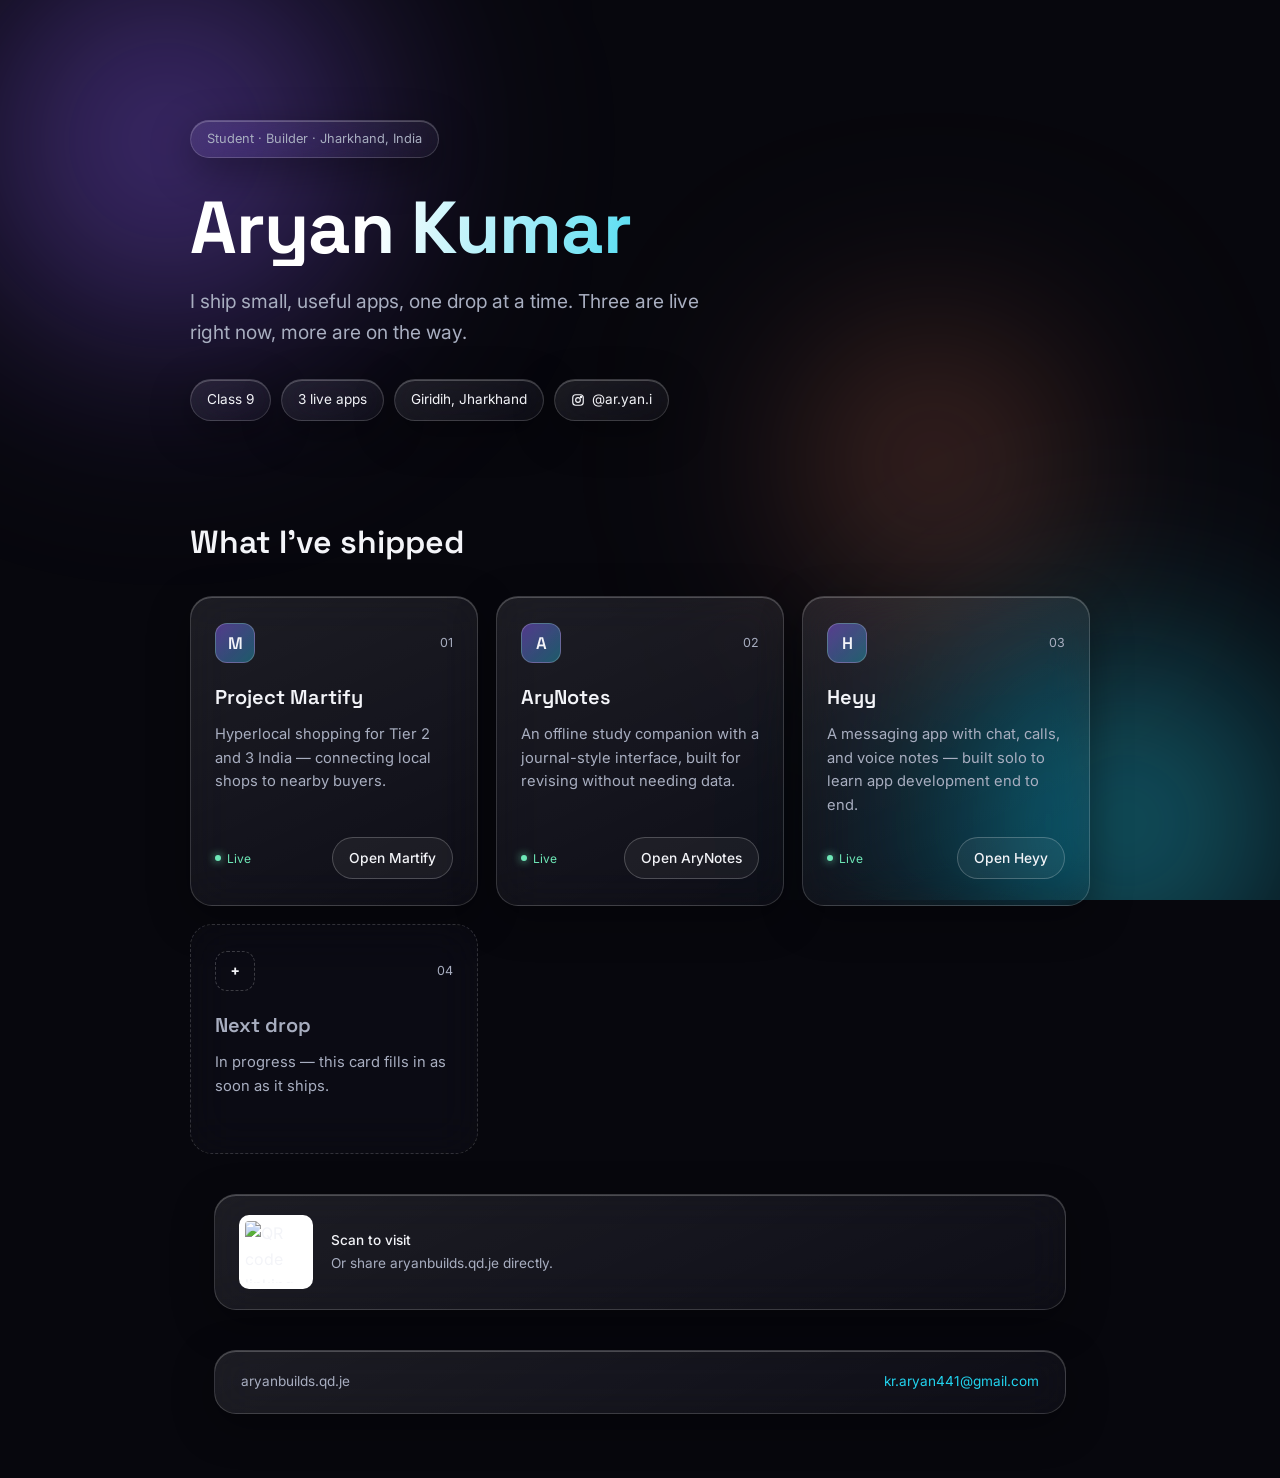
==== index.html @ ab97ae3c "Update index.html" ====
<!doctype html>
<html lang="en">
<head>
<meta charset="UTF-8">
<meta name="viewport" content="width=device-width, initial-scale=1">
<title>Aryan Kumar — Builder</title>
<meta name="description" content="Aryan Kumar's builds — Martify, AryNotes, Heyy and more apps shipped from Jharkhand, India.">
<link rel="canonical" href="https://aryanbuilds.qd.je/">
<meta property="og:type" content="website">
<meta property="og:title" content="Aryan Kumar — Builder">
<meta property="og:description" content="Student and builder from Jharkhand, India. Martify, AryNotes, Heyy and more, shipped one drop at a time.">
<meta property="og:url" content="https://aryanbuilds.qd.je/">
<meta name="twitter:card" content="summary">
<meta name="twitter:title" content="Aryan Kumar — Builder">
<meta name="twitter:description" content="Student and builder from Jharkhand, India. Martify, AryNotes, Heyy and more, shipped one drop at a time.">
<link rel="preconnect" href="https://fonts.googleapis.com">
<link rel="preconnect" href="https://fonts.gstatic.com" crossorigin>
<link href="https://fonts.googleapis.com/css2?family=Space+Grotesk:wght@400;500;600;700&family=Inter:wght@400;500;600&display=swap" rel="stylesheet">
<style>
  :root{
    --bg: #07070d;
    --ink: #F3F4F8;
    --muted: #A8AEC0;
    --violet: #8B5CF6;
    --cyan: #22D3EE;
    --coral: #FF8A65;
    --glass-1: rgba(255,255,255,0.09);
    --glass-2: rgba(255,255,255,0.03);
    --glass-border: rgba(255,255,255,0.16);
    --max: 900px;
  }

  *{ box-sizing: border-box; }

  body{
    margin: 0;
    background: var(--bg);
    color: var(--ink);
    font-family: 'Inter', -apple-system, sans-serif;
    line-height: 1.6;
    -webkit-font-smoothing: antialiased;
    overflow-x: hidden;
    position: relative;
    min-height: 100vh;
  }

  h1, h2{ font-family: 'Space Grotesk', sans-serif; }

  a{ color: inherit; }

  :focus-visible{
    outline: 2px solid var(--cyan);
    outline-offset: 3px;
  }

  /* ---------- ambient liquid background ---------- */

  .field{
    position: fixed;
    inset: 0;
    z-index: -1;
    overflow: hidden;
  }

  .blob{
    position: absolute;
    border-radius: 50%;
    filter: blur(90px);
    mix-blend-mode: screen;
    opacity: 0.55;
  }

  .blob.b1{
    width: 46vw; height: 46vw;
    top: -12vw; left: -10vw;
    background: radial-gradient(circle, var(--violet), transparent 70%);
    animation: drift1 32s ease-in-out infinite alternate;
  }
  .blob.b2{
    width: 40vw; height: 40vw;
    bottom: -14vw; right: -8vw;
    background: radial-gradient(circle, var(--cyan), transparent 70%);
    animation: drift2 38s ease-in-out infinite alternate;
  }
  .blob.b3{
    width: 30vw; height: 30vw;
    top: 30vh; right: 12vw;
    background: radial-gradient(circle, var(--coral), transparent 70%);
    opacity: 0.35;
    animation: drift3 26s ease-in-out infinite alternate;
  }

  @keyframes drift1{
    from{ transform: translate(0,0) scale(1); }
    to{ transform: translate(6vw, 8vh) scale(1.12); }
  }
  @keyframes drift2{
    from{ transform: translate(0,0) scale(1); }
    to{ transform: translate(-7vw, -6vh) scale(1.08); }
  }
  @keyframes drift3{
    from{ transform: translate(0,0) scale(1); }
    to{ transform: translate(-5vw, 5vh) scale(0.9); }
  }

  @media (prefers-reduced-motion: reduce){
    .blob{ animation: none !important; }
  }

  /* ---------- layout ---------- */

  .wrap{
    max-width: var(--max);
    margin: 0 auto;
    padding: 0 24px;
  }

  /* ---------- glass base ---------- */

  .glass{
    position: relative;
    background: linear-gradient(155deg, var(--glass-1), var(--glass-2));
    backdrop-filter: blur(22px) saturate(160%);
    -webkit-backdrop-filter: blur(22px) saturate(160%);
    border: 1px solid var(--glass-border);
    border-radius: 22px;
    box-shadow: 0 12px 40px rgba(0,0,0,0.35), inset 0 1px 0 rgba(255,255,255,0.22);
    overflow: hidden;
  }

  .glass::after{
    content: '';
    position: absolute;
    top: -50%; left: -60%;
    width: 40%; height: 200%;
    background: linear-gradient(75deg, transparent, rgba(255,255,255,0.16), transparent);
    transform: translateX(-120%) rotate(8deg);
    transition: transform 0.9s ease;
    pointer-events: none;
  }

  .glass:hover::after, .glass:focus-within::after{
    transform: translateX(320%) rotate(8deg);
  }

  /* ---------- hero ---------- */

  .hero{
    padding: clamp(64px, 12vw, 120px) 0 40px;
  }

  .kicker{
    display: inline-block;
    font-size: 0.8rem;
    padding: 8px 16px;
    border-radius: 999px;
    color: var(--muted);
    margin-bottom: 24px;
  }

  .hero h1{
    font-weight: 700;
    font-size: clamp(2.6rem, 9vw, 4.6rem);
    line-height: 1.03;
    letter-spacing: -0.015em;
    margin: 0 0 20px;
    background: linear-gradient(100deg, #ffffff 20%, var(--cyan) 60%, var(--violet) 90%);
    -webkit-background-clip: text;
    background-clip: text;
    color: transparent;
  }

  .hero p{
    color: var(--muted);
    font-size: clamp(1rem, 2.4vw, 1.2rem);
    max-width: 46ch;
    margin: 0 0 32px;
  }

  .chips{
    display: flex;
    flex-wrap: wrap;
    gap: 10px;
  }

  .chip{
    padding: 9px 16px;
    border-radius: 999px;
    font-size: 0.85rem;
    color: var(--ink);
  }

  .chip-link{
    display: inline-flex;
    align-items: center;
    gap: 7px;
    text-decoration: none;
    transition: color 0.25s ease, border-color 0.25s ease;
  }
  .chip-link:hover, .chip-link:focus-visible{
    color: var(--cyan);
    border-color: rgba(34,211,238,0.5);
  }

  /* ---------- drops ---------- */

  .drops{
    padding: 56px 0 40px;
  }

  .drops h2{
    font-weight: 600;
    font-size: clamp(1.5rem, 4vw, 2rem);
    margin: 0 0 28px;
  }

  .grid{
    display: grid;
    grid-template-columns: repeat(auto-fit, minmax(250px, 1fr));
    gap: 18px;
  }

  .card{
    padding: 26px 24px;
    display: flex;
    flex-direction: column;
    min-height: 230px;
    transition: transform 0.35s ease, border-color 0.35s ease;
  }

  .card:hover{
    transform: translateY(-4px);
    border-color: rgba(255,255,255,0.32);
  }

  .card-top{
    display: flex;
    align-items: center;
    justify-content: space-between;
    margin-bottom: 18px;
  }

  .badge{
    width: 40px; height: 40px;
    border-radius: 12px;
    display: flex;
    align-items: center;
    justify-content: center;
    font-family: 'Space Grotesk', sans-serif;
    font-weight: 600;
    font-size: 1.05rem;
    background: linear-gradient(135deg, rgba(139,92,246,0.5), rgba(34,211,238,0.35));
    border: 1px solid rgba(255,255,255,0.2);
  }

  .index-no{
    font-size: 0.78rem;
    color: var(--muted);
  }

  .card h3{
    font-family: 'Space Grotesk', sans-serif;
    font-weight: 600;
    font-size: 1.25rem;
    margin: 0 0 10px;
  }

  .card p{
    color: var(--muted);
    font-size: 0.92rem;
    margin: 0 0 20px;
    flex-grow: 1;
  }

  .card-foot{
    display: flex;
    align-items: center;
    justify-content: space-between;
    gap: 12px;
  }

  .status{
    font-size: 0.75rem;
    color: #6EE7B7;
    display: flex;
    align-items: center;
    gap: 6px;
  }
  .status::before{
    content: '';
    width: 6px; height: 6px;
    border-radius: 50%;
    background: #6EE7B7;
    box-shadow: 0 0 8px #6EE7B7;
  }

  .open-btn{
    text-decoration: none;
    font-size: 0.86rem;
    font-weight: 500;
    color: var(--ink);
    padding: 9px 16px;
    border-radius: 999px;
    border: 1px solid rgba(255,255,255,0.22);
    background: rgba(255,255,255,0.05);
    transition: background 0.25s ease, border-color 0.25s ease;
  }

  .card:hover .open-btn{
    background: rgba(255,255,255,0.12);
    border-color: rgba(255,255,255,0.4);
  }

  .card.placeholder{
    border-style: dashed;
    background: rgba(255,255,255,0.02);
    box-shadow: none;
  }
  .card.placeholder h3, .card.placeholder p{ color: var(--muted); }
  .card.placeholder .badge{
    background: transparent;
    border-style: dashed;
  }

  /* ---------- reach ---------- */

  .reach{
    margin: 0 0 32px;
    padding: 20px 24px;
    display: flex;
    align-items: center;
    gap: 18px;
  }

  .reach img{
    width: 74px;
    height: 74px;
    border-radius: 10px;
    background: #fff;
    padding: 6px;
    flex-shrink: 0;
  }

  .reach div p{
    margin: 0;
    font-size: 0.85rem;
    color: var(--muted);
  }

  .reach div p:first-child{
    color: var(--ink);
    font-weight: 500;
    margin-bottom: 2px;
  }

  /* ---------- footer ---------- */

  footer{
    margin: 40px 0 64px;
    padding: 20px 26px;
    display: flex;
    flex-wrap: wrap;
    gap: 10px 24px;
    align-items: center;
    justify-content: space-between;
    color: var(--muted);
    font-size: 0.85rem;
  }

  footer a{
    color: var(--cyan);
    text-decoration: none;
  }
  footer a:hover, footer a:focus-visible{ text-decoration: underline; }

  /* ---------- entrance ---------- */

  @media (prefers-reduced-motion: no-preference){
    .hero .kicker, .hero h1, .hero p, .hero .chips{
      opacity: 0;
      animation: rise 0.7s ease forwards;
    }
    .hero .kicker{ animation-delay: 0.05s; }
    .hero h1{ animation-delay: 0.16s; }
    .hero p{ animation-delay: 0.30s; }
    .hero .chips{ animation-delay: 0.42s; }

    @keyframes rise{
      from{ opacity: 0; transform: translateY(14px); }
      to{ opacity: 1; transform: translateY(0); }
    }
  }
</style>
</head>
<body>

  <div class="field">
    <div class="blob b1"></div>
    <div class="blob b2"></div>
    <div class="blob b3"></div>
  </div>

  <div class="wrap hero">
    <span class="kicker glass">Student · Builder · Jharkhand, India</span>
    <h1>Aryan Kumar</h1>
    <p>I ship small, useful apps, one drop at a time. Three are live right now, more are on the way.</p>
    <div class="chips">
      <span class="chip glass">Class 9</span>
      <span class="chip glass">3 live apps</span>
      <span class="chip glass">Giridih, Jharkhand</span>
      <a class="chip glass chip-link" href="https://instagram.com/ar.yan.i" target="_blank" rel="noopener">
        <svg width="14" height="14" viewBox="0 0 24 24" fill="none" stroke="currentColor" stroke-width="2" stroke-linecap="round" stroke-linejoin="round"><rect x="3" y="3" width="18" height="18" rx="5"></rect><circle cx="12" cy="12" r="4"></circle><circle cx="17.2" cy="6.8" r="1"></circle></svg>
        @ar.yan.i
      </a>
    </div>
  </div>

  <div class="wrap drops">
    <h2>What I've shipped</h2>
    <div class="grid">

      <div class="card glass" data-slug="martify">
        <div class="card-top">
          <span class="badge">M</span>
          <span class="index-no">01</span>
        </div>
        <h3>Project Martify</h3>
        <p>Hyperlocal shopping for Tier 2 and 3 India — connecting local shops to nearby buyers.</p>
        <div class="card-foot">
          <span class="status">Live</span>
          <a class="open-btn" href="https://projectmartify.netlify.app/">Open Martify</a>
        </div>
      </div>

      <div class="card glass" data-slug="arynotes">
        <div class="card-top">
          <span class="badge">A</span>
          <span class="index-no">02</span>
        </div>
        <h3>AryNotes</h3>
        <p>An offline study companion with a journal-style interface, built for revising without needing data.</p>
        <div class="card-foot">
          <span class="status">Live</span>
          <a class="open-btn" href="https://arynotes.netlify.app/">Open AryNotes</a>
        </div>
      </div>

      <div class="card glass" data-slug="heyy">
        <div class="card-top">
          <span class="badge">H</span>
          <span class="index-no">03</span>
        </div>
        <h3>Heyy</h3>
        <p>A messaging app with chat, calls, and voice notes — built solo to learn app development end to end.</p>
        <div class="card-foot">
          <span class="status">Live</span>
          <a class="open-btn" href="https://heyybyaryan.netlify.app/">Open Heyy</a>
        </div>
      </div>

      <div class="card glass placeholder">
        <div class="card-top">
          <span class="badge">+</span>
          <span class="index-no">04</span>
        </div>
        <h3>Next drop</h3>
        <p>In progress — this card fills in as soon as it ships.</p>
      </div>

    </div>
  </div>

  <div class="wrap">
    <div class="reach glass">
      <img src="https://api.qrserver.com/v1/create-qr-code/?size=200x200&data=https://aryanbuilds.qd.je" alt="QR code linking to aryanbuilds.qd.je" loading="lazy">
      <div>
        <p>Scan to visit</p>
        <p>Or share aryanbuilds.qd.je directly.</p>
      </div>
    </div>
    <footer class="glass">
      <span>aryanbuilds.qd.je</span>
      <a href="mailto:kr.aryan441@gmail.com">kr.aryan441@gmail.com</a>
    </footer>
  </div>

</body>
</html>
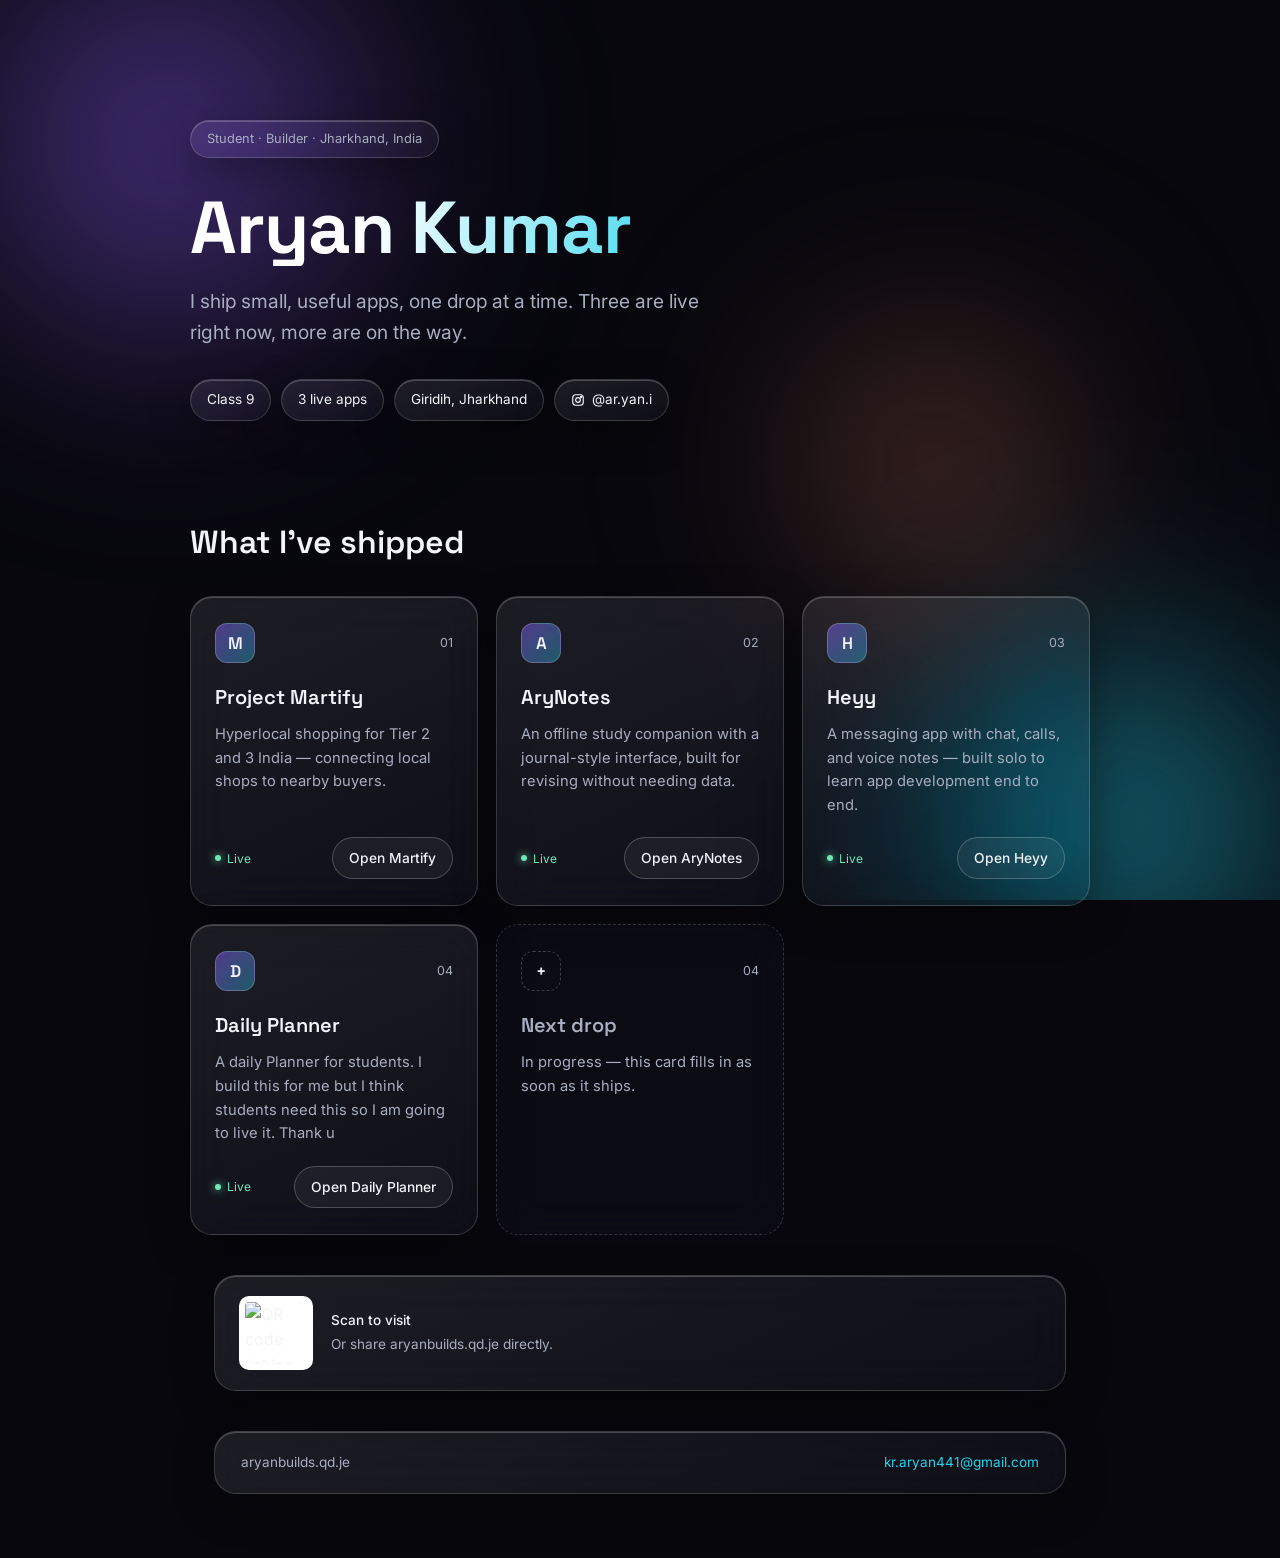
==== commit b10b228d: "Add drop: Daily Planner" ====
--- a/index.html
+++ b/index.html
@@ -1,6 +1,5 @@
 <!doctype html>
-<html lang="en">
-<head>
+<html lang="en"><head>
 <meta charset="UTF-8">
 <meta name="viewport" content="width=device-width, initial-scale=1">
 <title>Aryan Kumar — Builder</title>
@@ -14,8 +13,8 @@
 <meta name="twitter:title" content="Aryan Kumar — Builder">
 <meta name="twitter:description" content="Student and builder from Jharkhand, India. Martify, AryNotes, Heyy and more, shipped one drop at a time.">
 <link rel="preconnect" href="https://fonts.googleapis.com">
-<link rel="preconnect" href="https://fonts.gstatic.com" crossorigin>
-<link href="https://fonts.googleapis.com/css2?family=Space+Grotesk:wght@400;500;600;700&family=Inter:wght@400;500;600&display=swap" rel="stylesheet">
+<link rel="preconnect" href="https://fonts.gstatic.com" crossorigin="">
+<link href="https://fonts.googleapis.com/css2?family=Space+Grotesk:wght@400;500;600;700&amp;family=Inter:wght@400;500;600&amp;display=swap" rel="stylesheet">
 <style>
   :root{
     --bg: #07070d;
@@ -458,7 +457,18 @@
         </div>
       </div>
 
-      <div class="card glass placeholder">
+      <div class="card glass" data-slug="daily-planner">
+        <div class="card-top">
+          <span class="badge">D</span>
+          <span class="index-no">04</span>
+        </div>
+        <h3>Daily Planner</h3>
+        <p>A daily Planner for students. I build this for me but I think students need this so I am going to live it. Thank u</p>
+        <div class="card-foot">
+          <span class="status">Live</span>
+          <a class="open-btn" href="https://dailyplanneraryan.netlify.app/">Open Daily Planner</a>
+        </div>
+      </div><div class="card glass placeholder">
         <div class="card-top">
           <span class="badge">+</span>
           <span class="index-no">04</span>
@@ -472,7 +482,7 @@
 
   <div class="wrap">
     <div class="reach glass">
-      <img src="https://api.qrserver.com/v1/create-qr-code/?size=200x200&data=https://aryanbuilds.qd.je" alt="QR code linking to aryanbuilds.qd.je" loading="lazy">
+      <img src="https://api.qrserver.com/v1/create-qr-code/?size=200x200&amp;data=https://aryanbuilds.qd.je" alt="QR code linking to aryanbuilds.qd.je" loading="lazy">
       <div>
         <p>Scan to visit</p>
         <p>Or share aryanbuilds.qd.je directly.</p>
@@ -484,5 +494,6 @@
     </footer>
   </div>
 
-</body>
-</html>
+
+
+</body></html>
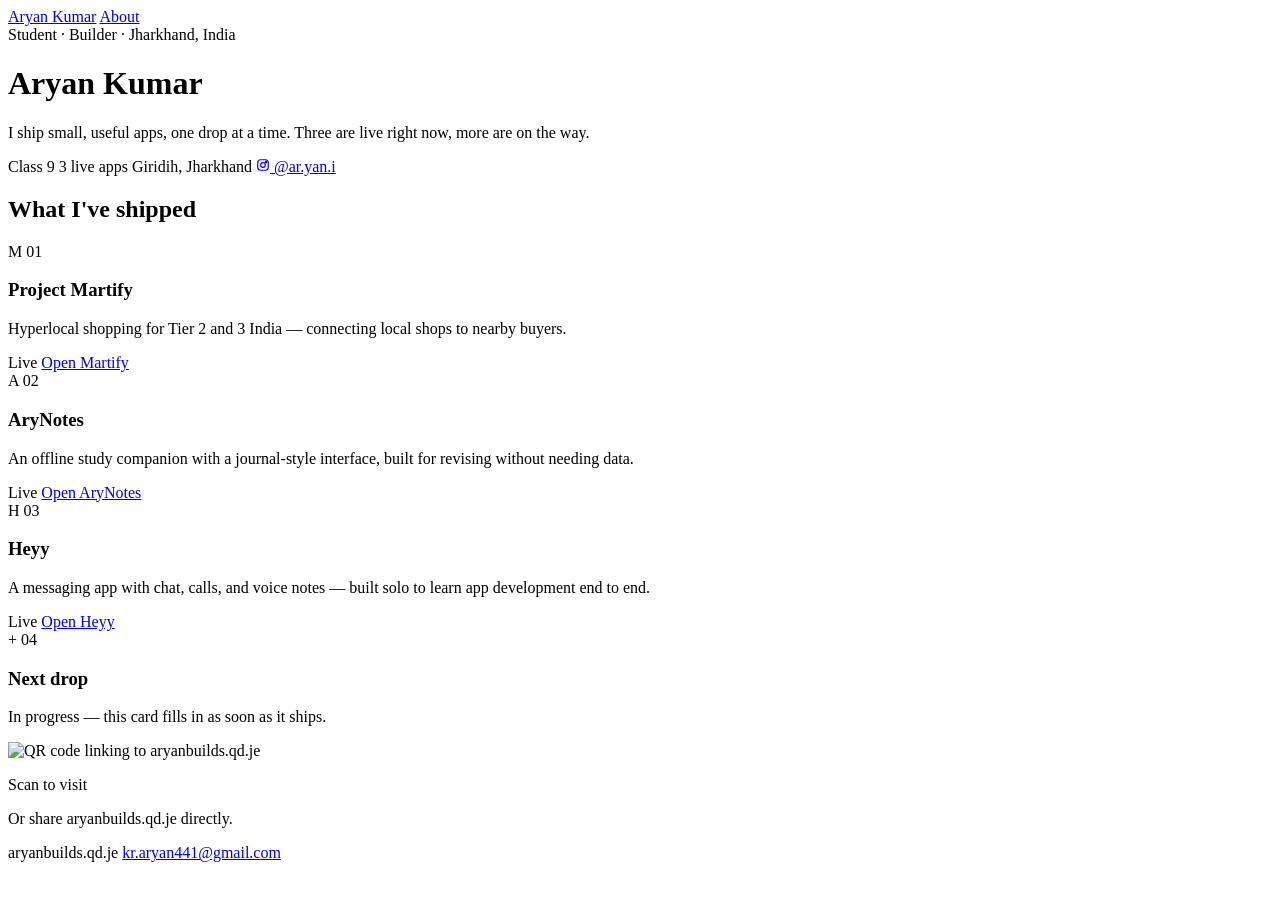
==== commit 98fb7821: "Update index.html" ====
--- a/index.html
+++ b/index.html
@@ -1,5 +1,6 @@
 <!doctype html>
-<html lang="en"><head>
+<html lang="en">
+<head>
 <meta charset="UTF-8">
 <meta name="viewport" content="width=device-width, initial-scale=1">
 <title>Aryan Kumar — Builder</title>
@@ -13,383 +14,9 @@
 <meta name="twitter:title" content="Aryan Kumar — Builder">
 <meta name="twitter:description" content="Student and builder from Jharkhand, India. Martify, AryNotes, Heyy and more, shipped one drop at a time.">
 <link rel="preconnect" href="https://fonts.googleapis.com">
-<link rel="preconnect" href="https://fonts.gstatic.com" crossorigin="">
-<link href="https://fonts.googleapis.com/css2?family=Space+Grotesk:wght@400;500;600;700&amp;family=Inter:wght@400;500;600&amp;display=swap" rel="stylesheet">
-<style>
-  :root{
-    --bg: #07070d;
-    --ink: #F3F4F8;
-    --muted: #A8AEC0;
-    --violet: #8B5CF6;
-    --cyan: #22D3EE;
-    --coral: #FF8A65;
-    --glass-1: rgba(255,255,255,0.09);
-    --glass-2: rgba(255,255,255,0.03);
-    --glass-border: rgba(255,255,255,0.16);
-    --max: 900px;
-  }
-
-  *{ box-sizing: border-box; }
-
-  body{
-    margin: 0;
-    background: var(--bg);
-    color: var(--ink);
-    font-family: 'Inter', -apple-system, sans-serif;
-    line-height: 1.6;
-    -webkit-font-smoothing: antialiased;
-    overflow-x: hidden;
-    position: relative;
-    min-height: 100vh;
-  }
-
-  h1, h2{ font-family: 'Space Grotesk', sans-serif; }
-
-  a{ color: inherit; }
-
-  :focus-visible{
-    outline: 2px solid var(--cyan);
-    outline-offset: 3px;
-  }
-
-  /* ---------- ambient liquid background ---------- */
-
-  .field{
-    position: fixed;
-    inset: 0;
-    z-index: -1;
-    overflow: hidden;
-  }
-
-  .blob{
-    position: absolute;
-    border-radius: 50%;
-    filter: blur(90px);
-    mix-blend-mode: screen;
-    opacity: 0.55;
-  }
-
-  .blob.b1{
-    width: 46vw; height: 46vw;
-    top: -12vw; left: -10vw;
-    background: radial-gradient(circle, var(--violet), transparent 70%);
-    animation: drift1 32s ease-in-out infinite alternate;
-  }
-  .blob.b2{
-    width: 40vw; height: 40vw;
-    bottom: -14vw; right: -8vw;
-    background: radial-gradient(circle, var(--cyan), transparent 70%);
-    animation: drift2 38s ease-in-out infinite alternate;
-  }
-  .blob.b3{
-    width: 30vw; height: 30vw;
-    top: 30vh; right: 12vw;
-    background: radial-gradient(circle, var(--coral), transparent 70%);
-    opacity: 0.35;
-    animation: drift3 26s ease-in-out infinite alternate;
-  }
-
-  @keyframes drift1{
-    from{ transform: translate(0,0) scale(1); }
-    to{ transform: translate(6vw, 8vh) scale(1.12); }
-  }
-  @keyframes drift2{
-    from{ transform: translate(0,0) scale(1); }
-    to{ transform: translate(-7vw, -6vh) scale(1.08); }
-  }
-  @keyframes drift3{
-    from{ transform: translate(0,0) scale(1); }
-    to{ transform: translate(-5vw, 5vh) scale(0.9); }
-  }
-
-  @media (prefers-reduced-motion: reduce){
-    .blob{ animation: none !important; }
-  }
-
-  /* ---------- layout ---------- */
-
-  .wrap{
-    max-width: var(--max);
-    margin: 0 auto;
-    padding: 0 24px;
-  }
-
-  /* ---------- glass base ---------- */
-
-  .glass{
-    position: relative;
-    background: linear-gradient(155deg, var(--glass-1), var(--glass-2));
-    backdrop-filter: blur(22px) saturate(160%);
-    -webkit-backdrop-filter: blur(22px) saturate(160%);
-    border: 1px solid var(--glass-border);
-    border-radius: 22px;
-    box-shadow: 0 12px 40px rgba(0,0,0,0.35), inset 0 1px 0 rgba(255,255,255,0.22);
-    overflow: hidden;
-  }
-
-  .glass::after{
-    content: '';
-    position: absolute;
-    top: -50%; left: -60%;
-    width: 40%; height: 200%;
-    background: linear-gradient(75deg, transparent, rgba(255,255,255,0.16), transparent);
-    transform: translateX(-120%) rotate(8deg);
-    transition: transform 0.9s ease;
-    pointer-events: none;
-  }
-
-  .glass:hover::after, .glass:focus-within::after{
-    transform: translateX(320%) rotate(8deg);
-  }
-
-  /* ---------- hero ---------- */
-
-  .hero{
-    padding: clamp(64px, 12vw, 120px) 0 40px;
-  }
-
-  .kicker{
-    display: inline-block;
-    font-size: 0.8rem;
-    padding: 8px 16px;
-    border-radius: 999px;
-    color: var(--muted);
-    margin-bottom: 24px;
-  }
-
-  .hero h1{
-    font-weight: 700;
-    font-size: clamp(2.6rem, 9vw, 4.6rem);
-    line-height: 1.03;
-    letter-spacing: -0.015em;
-    margin: 0 0 20px;
-    background: linear-gradient(100deg, #ffffff 20%, var(--cyan) 60%, var(--violet) 90%);
-    -webkit-background-clip: text;
-    background-clip: text;
-    color: transparent;
-  }
-
-  .hero p{
-    color: var(--muted);
-    font-size: clamp(1rem, 2.4vw, 1.2rem);
-    max-width: 46ch;
-    margin: 0 0 32px;
-  }
-
-  .chips{
-    display: flex;
-    flex-wrap: wrap;
-    gap: 10px;
-  }
-
-  .chip{
-    padding: 9px 16px;
-    border-radius: 999px;
-    font-size: 0.85rem;
-    color: var(--ink);
-  }
-
-  .chip-link{
-    display: inline-flex;
-    align-items: center;
-    gap: 7px;
-    text-decoration: none;
-    transition: color 0.25s ease, border-color 0.25s ease;
-  }
-  .chip-link:hover, .chip-link:focus-visible{
-    color: var(--cyan);
-    border-color: rgba(34,211,238,0.5);
-  }
-
-  /* ---------- drops ---------- */
-
-  .drops{
-    padding: 56px 0 40px;
-  }
-
-  .drops h2{
-    font-weight: 600;
-    font-size: clamp(1.5rem, 4vw, 2rem);
-    margin: 0 0 28px;
-  }
-
-  .grid{
-    display: grid;
-    grid-template-columns: repeat(auto-fit, minmax(250px, 1fr));
-    gap: 18px;
-  }
-
-  .card{
-    padding: 26px 24px;
-    display: flex;
-    flex-direction: column;
-    min-height: 230px;
-    transition: transform 0.35s ease, border-color 0.35s ease;
-  }
-
-  .card:hover{
-    transform: translateY(-4px);
-    border-color: rgba(255,255,255,0.32);
-  }
-
-  .card-top{
-    display: flex;
-    align-items: center;
-    justify-content: space-between;
-    margin-bottom: 18px;
-  }
-
-  .badge{
-    width: 40px; height: 40px;
-    border-radius: 12px;
-    display: flex;
-    align-items: center;
-    justify-content: center;
-    font-family: 'Space Grotesk', sans-serif;
-    font-weight: 600;
-    font-size: 1.05rem;
-    background: linear-gradient(135deg, rgba(139,92,246,0.5), rgba(34,211,238,0.35));
-    border: 1px solid rgba(255,255,255,0.2);
-  }
-
-  .index-no{
-    font-size: 0.78rem;
-    color: var(--muted);
-  }
-
-  .card h3{
-    font-family: 'Space Grotesk', sans-serif;
-    font-weight: 600;
-    font-size: 1.25rem;
-    margin: 0 0 10px;
-  }
-
-  .card p{
-    color: var(--muted);
-    font-size: 0.92rem;
-    margin: 0 0 20px;
-    flex-grow: 1;
-  }
-
-  .card-foot{
-    display: flex;
-    align-items: center;
-    justify-content: space-between;
-    gap: 12px;
-  }
-
-  .status{
-    font-size: 0.75rem;
-    color: #6EE7B7;
-    display: flex;
-    align-items: center;
-    gap: 6px;
-  }
-  .status::before{
-    content: '';
-    width: 6px; height: 6px;
-    border-radius: 50%;
-    background: #6EE7B7;
-    box-shadow: 0 0 8px #6EE7B7;
-  }
-
-  .open-btn{
-    text-decoration: none;
-    font-size: 0.86rem;
-    font-weight: 500;
-    color: var(--ink);
-    padding: 9px 16px;
-    border-radius: 999px;
-    border: 1px solid rgba(255,255,255,0.22);
-    background: rgba(255,255,255,0.05);
-    transition: background 0.25s ease, border-color 0.25s ease;
-  }
-
-  .card:hover .open-btn{
-    background: rgba(255,255,255,0.12);
-    border-color: rgba(255,255,255,0.4);
-  }
-
-  .card.placeholder{
-    border-style: dashed;
-    background: rgba(255,255,255,0.02);
-    box-shadow: none;
-  }
-  .card.placeholder h3, .card.placeholder p{ color: var(--muted); }
-  .card.placeholder .badge{
-    background: transparent;
-    border-style: dashed;
-  }
-
-  /* ---------- reach ---------- */
-
-  .reach{
-    margin: 0 0 32px;
-    padding: 20px 24px;
-    display: flex;
-    align-items: center;
-    gap: 18px;
-  }
-
-  .reach img{
-    width: 74px;
-    height: 74px;
-    border-radius: 10px;
-    background: #fff;
-    padding: 6px;
-    flex-shrink: 0;
-  }
-
-  .reach div p{
-    margin: 0;
-    font-size: 0.85rem;
-    color: var(--muted);
-  }
-
-  .reach div p:first-child{
-    color: var(--ink);
-    font-weight: 500;
-    margin-bottom: 2px;
-  }
-
-  /* ---------- footer ---------- */
-
-  footer{
-    margin: 40px 0 64px;
-    padding: 20px 26px;
-    display: flex;
-    flex-wrap: wrap;
-    gap: 10px 24px;
-    align-items: center;
-    justify-content: space-between;
-    color: var(--muted);
-    font-size: 0.85rem;
-  }
-
-  footer a{
-    color: var(--cyan);
-    text-decoration: none;
-  }
-  footer a:hover, footer a:focus-visible{ text-decoration: underline; }
-
-  /* ---------- entrance ---------- */
-
-  @media (prefers-reduced-motion: no-preference){
-    .hero .kicker, .hero h1, .hero p, .hero .chips{
-      opacity: 0;
-      animation: rise 0.7s ease forwards;
-    }
-    .hero .kicker{ animation-delay: 0.05s; }
-    .hero h1{ animation-delay: 0.16s; }
-    .hero p{ animation-delay: 0.30s; }
-    .hero .chips{ animation-delay: 0.42s; }
-
-    @keyframes rise{
-      from{ opacity: 0; transform: translateY(14px); }
-      to{ opacity: 1; transform: translateY(0); }
-    }
-  }
-</style>
+<link rel="preconnect" href="https://fonts.gstatic.com" crossorigin>
+<link href="https://fonts.googleapis.com/css2?family=Space+Grotesk:wght@400;500;600;700&family=Inter:wght@400;500;600&display=swap" rel="stylesheet">
+<link rel="stylesheet" href="style.css">
 </head>
 <body>
 
@@ -398,6 +25,11 @@
     <div class="blob b2"></div>
     <div class="blob b3"></div>
   </div>
+
+  <nav class="nav">
+    <a href="index.html" class="brand">Aryan Kumar</a>
+    <a href="about.html">About</a>
+  </nav>
 
   <div class="wrap hero">
     <span class="kicker glass">Student · Builder · Jharkhand, India</span>
@@ -457,18 +89,7 @@
         </div>
       </div>
 
-      <div class="card glass" data-slug="daily-planner">
-        <div class="card-top">
-          <span class="badge">D</span>
-          <span class="index-no">04</span>
-        </div>
-        <h3>Daily Planner</h3>
-        <p>A daily Planner for students. I build this for me but I think students need this so I am going to live it. Thank u</p>
-        <div class="card-foot">
-          <span class="status">Live</span>
-          <a class="open-btn" href="https://dailyplanneraryan.netlify.app/">Open Daily Planner</a>
-        </div>
-      </div><div class="card glass placeholder">
+      <div class="card glass placeholder">
         <div class="card-top">
           <span class="badge">+</span>
           <span class="index-no">04</span>
@@ -482,7 +103,7 @@
 
   <div class="wrap">
     <div class="reach glass">
-      <img src="https://api.qrserver.com/v1/create-qr-code/?size=200x200&amp;data=https://aryanbuilds.qd.je" alt="QR code linking to aryanbuilds.qd.je" loading="lazy">
+      <img src="https://api.qrserver.com/v1/create-qr-code/?size=200x200&data=https://aryanbuilds.qd.je" alt="QR code linking to aryanbuilds.qd.je" loading="lazy">
       <div>
         <p>Scan to visit</p>
         <p>Or share aryanbuilds.qd.je directly.</p>
@@ -494,6 +115,5 @@
     </footer>
   </div>
 
-
-
-</body></html>+</body>
+</html>
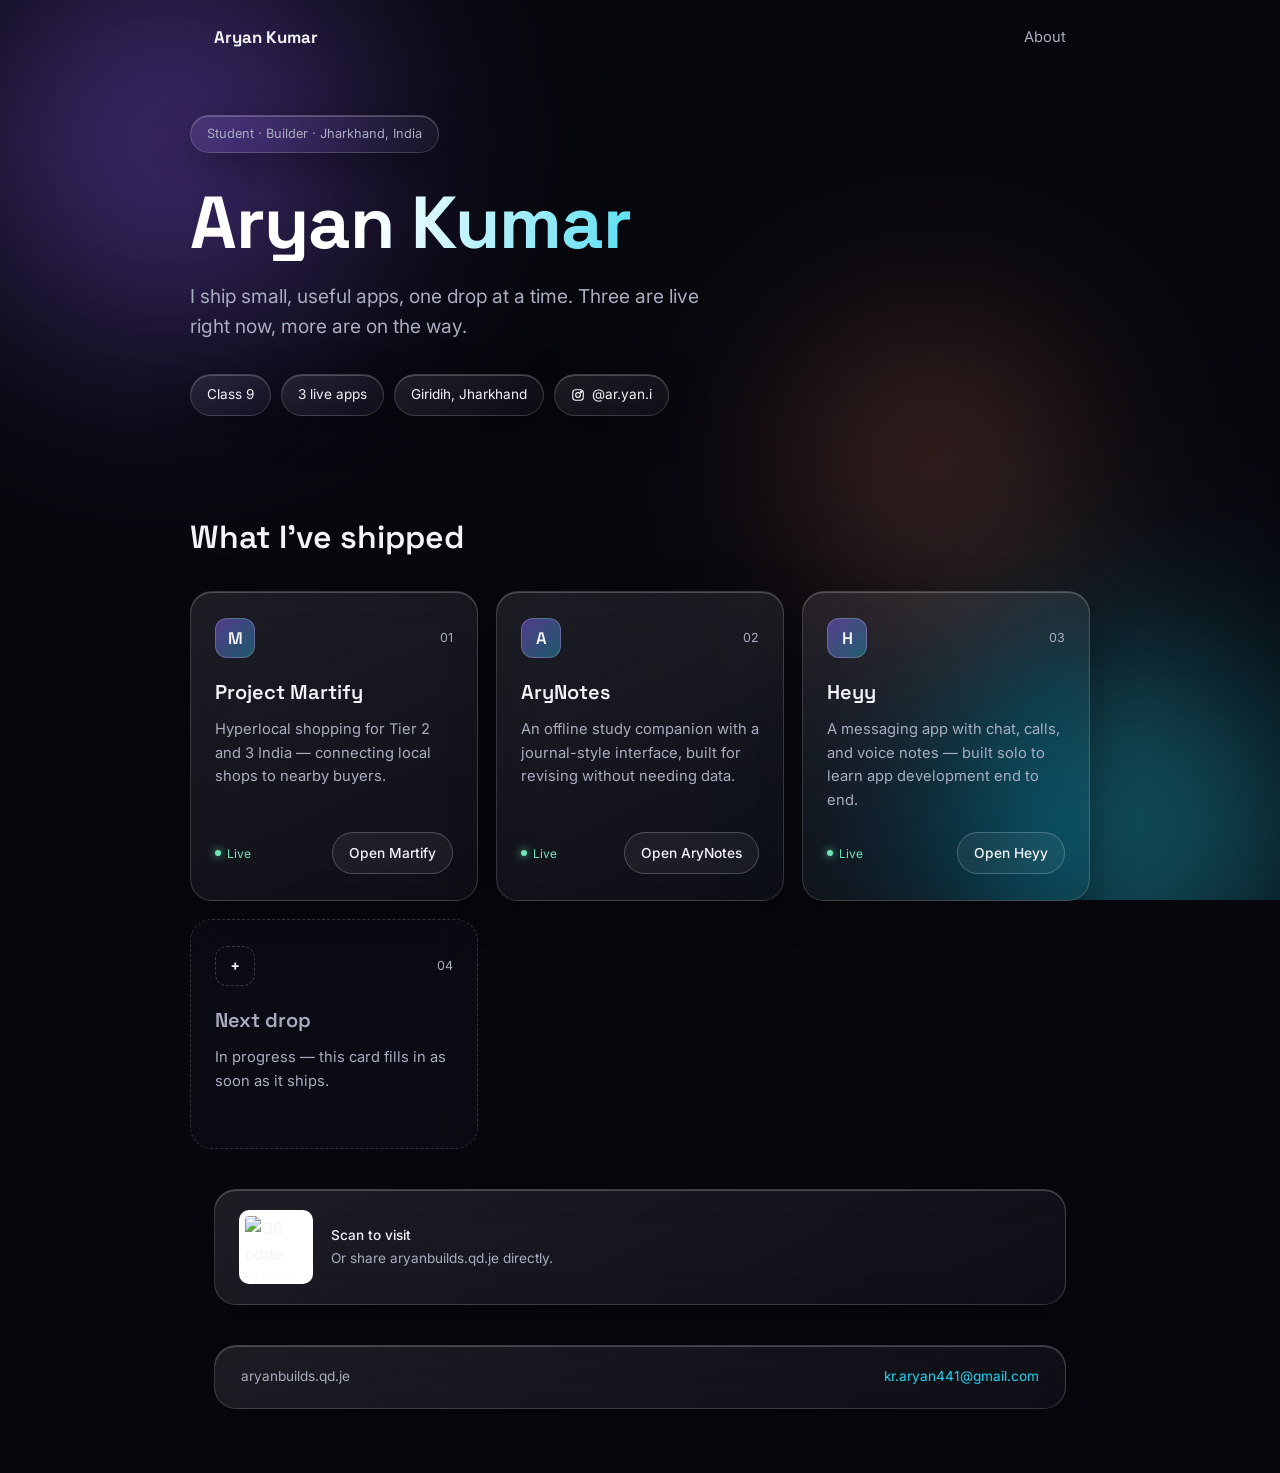
==== commit ee204f1b: "Update index.html" ====
--- a/index.html
+++ b/index.html
@@ -17,6 +17,25 @@
 <link rel="preconnect" href="https://fonts.gstatic.com" crossorigin>
 <link href="https://fonts.googleapis.com/css2?family=Space+Grotesk:wght@400;500;600;700&family=Inter:wght@400;500;600&display=swap" rel="stylesheet">
 <link rel="stylesheet" href="style.css">
+<script type="application/ld+json">
+{
+  "@context": "https://schema.org",
+  "@type": "Person",
+  "name": "Aryan Kumar",
+  "url": "https://aryanbuilds.qd.je/",
+  "sameAs": [
+    "https://instagram.com/ar.yan.i",
+    "https://github.com/itzaryan44"
+  ],
+  "jobTitle": "Student & Builder",
+  "address": {
+    "@type": "PostalAddress",
+    "addressLocality": "Giridih",
+    "addressRegion": "Jharkhand",
+    "addressCountry": "IN"
+  }
+}
+</script>
 </head>
 <body>
 
@@ -59,7 +78,7 @@
         <p>Hyperlocal shopping for Tier 2 and 3 India — connecting local shops to nearby buyers.</p>
         <div class="card-foot">
           <span class="status">Live</span>
-          <a class="open-btn" href="https://projectmartify.netlify.app/">Open Martify</a>
+          <a class="open-btn" href="martify/">Open Martify</a>
         </div>
       </div>
 
@@ -72,7 +91,7 @@
         <p>An offline study companion with a journal-style interface, built for revising without needing data.</p>
         <div class="card-foot">
           <span class="status">Live</span>
-          <a class="open-btn" href="https://arynotes.netlify.app/">Open AryNotes</a>
+          <a class="open-btn" href="arynotes/">Open AryNotes</a>
         </div>
       </div>
 
@@ -85,7 +104,7 @@
         <p>A messaging app with chat, calls, and voice notes — built solo to learn app development end to end.</p>
         <div class="card-foot">
           <span class="status">Live</span>
-          <a class="open-btn" href="https://heyybyaryan.netlify.app/">Open Heyy</a>
+          <a class="open-btn" href="heyy/">Open Heyy</a>
         </div>
       </div>
 
--- a/style.css
+++ b/style.css
@@ -0,0 +1,486 @@
+:root{
+  --bg: #07070d;
+  --ink: #F3F4F8;
+  --muted: #A8AEC0;
+  --violet: #8B5CF6;
+  --cyan: #22D3EE;
+  --coral: #FF8A65;
+  --glass-1: rgba(255,255,255,0.09);
+  --glass-2: rgba(255,255,255,0.03);
+  --glass-border: rgba(255,255,255,0.16);
+  --max: 900px;
+}
+
+*{ box-sizing: border-box; }
+
+body{
+  margin: 0;
+  background: var(--bg);
+  color: var(--ink);
+  font-family: 'Inter', -apple-system, sans-serif;
+  line-height: 1.6;
+  -webkit-font-smoothing: antialiased;
+  overflow-x: hidden;
+  position: relative;
+  min-height: 100vh;
+}
+
+h1, h2{ font-family: 'Space Grotesk', sans-serif; }
+
+a{ color: inherit; }
+
+:focus-visible{
+  outline: 2px solid var(--cyan);
+  outline-offset: 3px;
+}
+
+/* ---------- ambient liquid background ---------- */
+
+.field{
+  position: fixed;
+  inset: 0;
+  z-index: -1;
+  overflow: hidden;
+}
+
+.blob{
+  position: absolute;
+  border-radius: 50%;
+  filter: blur(90px);
+  mix-blend-mode: screen;
+  opacity: 0.55;
+}
+
+.blob.b1{
+  width: 46vw; height: 46vw;
+  top: -12vw; left: -10vw;
+  background: radial-gradient(circle, var(--violet), transparent 70%);
+  animation: drift1 32s ease-in-out infinite alternate;
+}
+.blob.b2{
+  width: 40vw; height: 40vw;
+  bottom: -14vw; right: -8vw;
+  background: radial-gradient(circle, var(--cyan), transparent 70%);
+  animation: drift2 38s ease-in-out infinite alternate;
+}
+.blob.b3{
+  width: 30vw; height: 30vw;
+  top: 30vh; right: 12vw;
+  background: radial-gradient(circle, var(--coral), transparent 70%);
+  opacity: 0.35;
+  animation: drift3 26s ease-in-out infinite alternate;
+}
+
+@keyframes drift1{
+  from{ transform: translate(0,0) scale(1); }
+  to{ transform: translate(6vw, 8vh) scale(1.12); }
+}
+@keyframes drift2{
+  from{ transform: translate(0,0) scale(1); }
+  to{ transform: translate(-7vw, -6vh) scale(1.08); }
+}
+@keyframes drift3{
+  from{ transform: translate(0,0) scale(1); }
+  to{ transform: translate(-5vw, 5vh) scale(0.9); }
+}
+
+@media (prefers-reduced-motion: reduce){
+  .blob{ animation: none !important; }
+}
+
+/* ---------- layout ---------- */
+
+.wrap{
+  max-width: var(--max);
+  margin: 0 auto;
+  padding: 0 24px;
+}
+
+/* ---------- nav ---------- */
+
+.nav{
+  display: flex;
+  align-items: center;
+  justify-content: space-between;
+  max-width: var(--max);
+  margin: 0 auto;
+  padding: 24px 24px 0;
+}
+
+.nav a{
+  text-decoration: none;
+  color: var(--muted);
+  font-size: 0.92rem;
+  transition: color 0.2s ease;
+}
+
+.nav a.brand{
+  color: var(--ink);
+  font-family: 'Space Grotesk', sans-serif;
+  font-weight: 700;
+  font-size: 1.05rem;
+}
+
+.nav a:hover, .nav a:focus-visible{ color: var(--cyan); }
+
+/* ---------- glass base ---------- */
+
+.glass{
+  position: relative;
+  background: linear-gradient(155deg, var(--glass-1), var(--glass-2));
+  backdrop-filter: blur(22px) saturate(160%);
+  -webkit-backdrop-filter: blur(22px) saturate(160%);
+  border: 1px solid var(--glass-border);
+  border-radius: 22px;
+  box-shadow: 0 12px 40px rgba(0,0,0,0.35), inset 0 1px 0 rgba(255,255,255,0.22);
+  overflow: hidden;
+}
+
+.glass::after{
+  content: '';
+  position: absolute;
+  top: -50%; left: -60%;
+  width: 40%; height: 200%;
+  background: linear-gradient(75deg, transparent, rgba(255,255,255,0.16), transparent);
+  transform: translateX(-120%) rotate(8deg);
+  transition: transform 0.9s ease;
+  pointer-events: none;
+}
+
+.glass:hover::after, .glass:focus-within::after{
+  transform: translateX(320%) rotate(8deg);
+}
+
+/* ---------- hero ---------- */
+
+.hero{
+  padding: clamp(28px, 6vw, 64px) 0 40px;
+}
+
+.kicker{
+  display: inline-block;
+  font-size: 0.8rem;
+  padding: 8px 16px;
+  border-radius: 999px;
+  color: var(--muted);
+  margin-bottom: 24px;
+}
+
+.hero h1{
+  font-weight: 700;
+  font-size: clamp(2.6rem, 9vw, 4.6rem);
+  line-height: 1.03;
+  letter-spacing: -0.015em;
+  margin: 0 0 20px;
+  background: linear-gradient(100deg, #ffffff 20%, var(--cyan) 60%, var(--violet) 90%);
+  -webkit-background-clip: text;
+  background-clip: text;
+  color: transparent;
+}
+
+.hero p{
+  color: var(--muted);
+  font-size: clamp(1rem, 2.4vw, 1.2rem);
+  max-width: 46ch;
+  margin: 0 0 32px;
+}
+
+.chips{
+  display: flex;
+  flex-wrap: wrap;
+  gap: 10px;
+}
+
+.chip{
+  padding: 9px 16px;
+  border-radius: 999px;
+  font-size: 0.85rem;
+  color: var(--ink);
+}
+
+.chip-link{
+  display: inline-flex;
+  align-items: center;
+  gap: 7px;
+  text-decoration: none;
+  transition: color 0.25s ease, border-color 0.25s ease;
+}
+.chip-link:hover, .chip-link:focus-visible{
+  color: var(--cyan);
+  border-color: rgba(34,211,238,0.5);
+}
+
+/* ---------- prose (about-style pages) ---------- */
+
+.prose{
+  padding: 8px 0 40px;
+}
+
+.prose h2{
+  font-weight: 600;
+  font-size: clamp(1.3rem, 3.5vw, 1.6rem);
+  margin: 36px 0 14px;
+}
+.prose h2:first-child{ margin-top: 0; }
+
+.prose p{
+  color: var(--muted);
+  font-size: 1.02rem;
+  max-width: 62ch;
+  margin: 0 0 18px;
+}
+
+.prose a{
+  color: var(--cyan);
+}
+
+/* ---------- drops ---------- */
+
+.drops{
+  padding: 56px 0 40px;
+}
+
+.drops h2{
+  font-weight: 600;
+  font-size: clamp(1.5rem, 4vw, 2rem);
+  margin: 0 0 28px;
+}
+
+.grid{
+  display: grid;
+  grid-template-columns: repeat(auto-fit, minmax(250px, 1fr));
+  gap: 18px;
+}
+
+.card{
+  padding: 26px 24px;
+  display: flex;
+  flex-direction: column;
+  min-height: 230px;
+  transition: transform 0.35s ease, border-color 0.35s ease;
+}
+
+.card:hover{
+  transform: translateY(-4px);
+  border-color: rgba(255,255,255,0.32);
+}
+
+.card-top{
+  display: flex;
+  align-items: center;
+  justify-content: space-between;
+  margin-bottom: 18px;
+}
+
+.badge{
+  width: 40px; height: 40px;
+  border-radius: 12px;
+  display: flex;
+  align-items: center;
+  justify-content: center;
+  font-family: 'Space Grotesk', sans-serif;
+  font-weight: 600;
+  font-size: 1.05rem;
+  background: linear-gradient(135deg, rgba(139,92,246,0.5), rgba(34,211,238,0.35));
+  border: 1px solid rgba(255,255,255,0.2);
+}
+
+.index-no{
+  font-size: 0.78rem;
+  color: var(--muted);
+}
+
+.card h3{
+  font-family: 'Space Grotesk', sans-serif;
+  font-weight: 600;
+  font-size: 1.25rem;
+  margin: 0 0 10px;
+}
+
+.card p{
+  color: var(--muted);
+  font-size: 0.92rem;
+  margin: 0 0 20px;
+  flex-grow: 1;
+}
+
+.card-foot{
+  display: flex;
+  align-items: center;
+  justify-content: space-between;
+  gap: 12px;
+}
+
+.status{
+  font-size: 0.75rem;
+  color: #6EE7B7;
+  display: flex;
+  align-items: center;
+  gap: 6px;
+}
+.status::before{
+  content: '';
+  width: 6px; height: 6px;
+  border-radius: 50%;
+  background: #6EE7B7;
+  box-shadow: 0 0 8px #6EE7B7;
+}
+
+.open-btn{
+  text-decoration: none;
+  font-size: 0.86rem;
+  font-weight: 500;
+  color: var(--ink);
+  padding: 9px 16px;
+  border-radius: 999px;
+  border: 1px solid rgba(255,255,255,0.22);
+  background: rgba(255,255,255,0.05);
+  transition: background 0.25s ease, border-color 0.25s ease;
+}
+
+.card:hover .open-btn{
+  background: rgba(255,255,255,0.12);
+  border-color: rgba(255,255,255,0.4);
+}
+
+.card.placeholder{
+  border-style: dashed;
+  background: rgba(255,255,255,0.02);
+  box-shadow: none;
+}
+.card.placeholder h3, .card.placeholder p{ color: var(--muted); }
+.card.placeholder .badge{
+  background: transparent;
+  border-style: dashed;
+}
+
+/* ---------- reach ---------- */
+
+.reach{
+  margin: 0 0 32px;
+  padding: 20px 24px;
+  display: flex;
+  align-items: center;
+  gap: 18px;
+}
+
+.reach img{
+  width: 74px;
+  height: 74px;
+  border-radius: 10px;
+  background: #fff;
+  padding: 6px;
+  flex-shrink: 0;
+}
+
+.reach div p{
+  margin: 0;
+  font-size: 0.85rem;
+  color: var(--muted);
+}
+
+.reach div p:first-child{
+  color: var(--ink);
+  font-weight: 500;
+  margin-bottom: 2px;
+}
+
+/* ---------- download CTA + feature list (project pages) ---------- */
+
+.download-btn{
+  display: inline-block;
+  text-decoration: none;
+  font-size: 1rem;
+  font-weight: 600;
+  color: var(--ink);
+  padding: 15px 30px;
+  border-radius: 999px;
+  border: 1px solid rgba(255,255,255,0.3);
+  background: linear-gradient(135deg, rgba(139,92,246,0.55), rgba(34,211,238,0.4));
+  margin: 8px 0 10px;
+}
+
+.dl-note{
+  color: var(--muted);
+  font-size: 0.82rem;
+  margin: 0 0 4px;
+}
+
+.features{
+  list-style: none;
+  padding: 0;
+  margin: 0 0 20px;
+  display: grid;
+  gap: 10px;
+}
+
+.features li{
+  color: var(--muted);
+  font-size: 0.95rem;
+  padding-left: 22px;
+  position: relative;
+}
+
+.features li::before{
+  content: '';
+  position: absolute;
+  left: 0;
+  top: 8px;
+  width: 6px;
+  height: 6px;
+  border-radius: 50%;
+  background: var(--cyan);
+}
+
+.back-link{
+  display: inline-block;
+  margin-top: 8px;
+  color: var(--muted);
+  text-decoration: none;
+  font-size: 0.9rem;
+}
+.back-link:hover, .back-link:focus-visible{ color: var(--cyan); }
+
+/* ---------- footer ---------- */
+
+footer{
+  margin: 40px 0 64px;
+  padding: 20px 26px;
+  display: flex;
+  flex-wrap: wrap;
+  gap: 10px 24px;
+  align-items: center;
+  justify-content: space-between;
+  color: var(--muted);
+  font-size: 0.85rem;
+}
+
+footer a{
+  color: var(--cyan);
+  text-decoration: none;
+}
+footer a:hover, footer a:focus-visible{ text-decoration: underline; }
+
+/* ---------- entrance ---------- */
+
+@media (prefers-reduced-motion: no-preference){
+  .hero .kicker, .hero h1, .hero p, .hero .chips{
+    opacity: 0;
+    animation: rise 0.7s ease forwards;
+  }
+  .hero .kicker{ animation-delay: 0.05s; }
+  .hero h1{ animation-delay: 0.16s; }
+  .hero p{ animation-delay: 0.30s; }
+  .hero .chips{ animation-delay: 0.42s; }
+
+  .prose > *{
+    opacity: 0;
+    animation: rise 0.6s ease forwards;
+    animation-delay: 0.1s;
+  }
+
+  @keyframes rise{
+    from{ opacity: 0; transform: translateY(14px); }
+    to{ opacity: 1; transform: translateY(0); }
+  }
+}
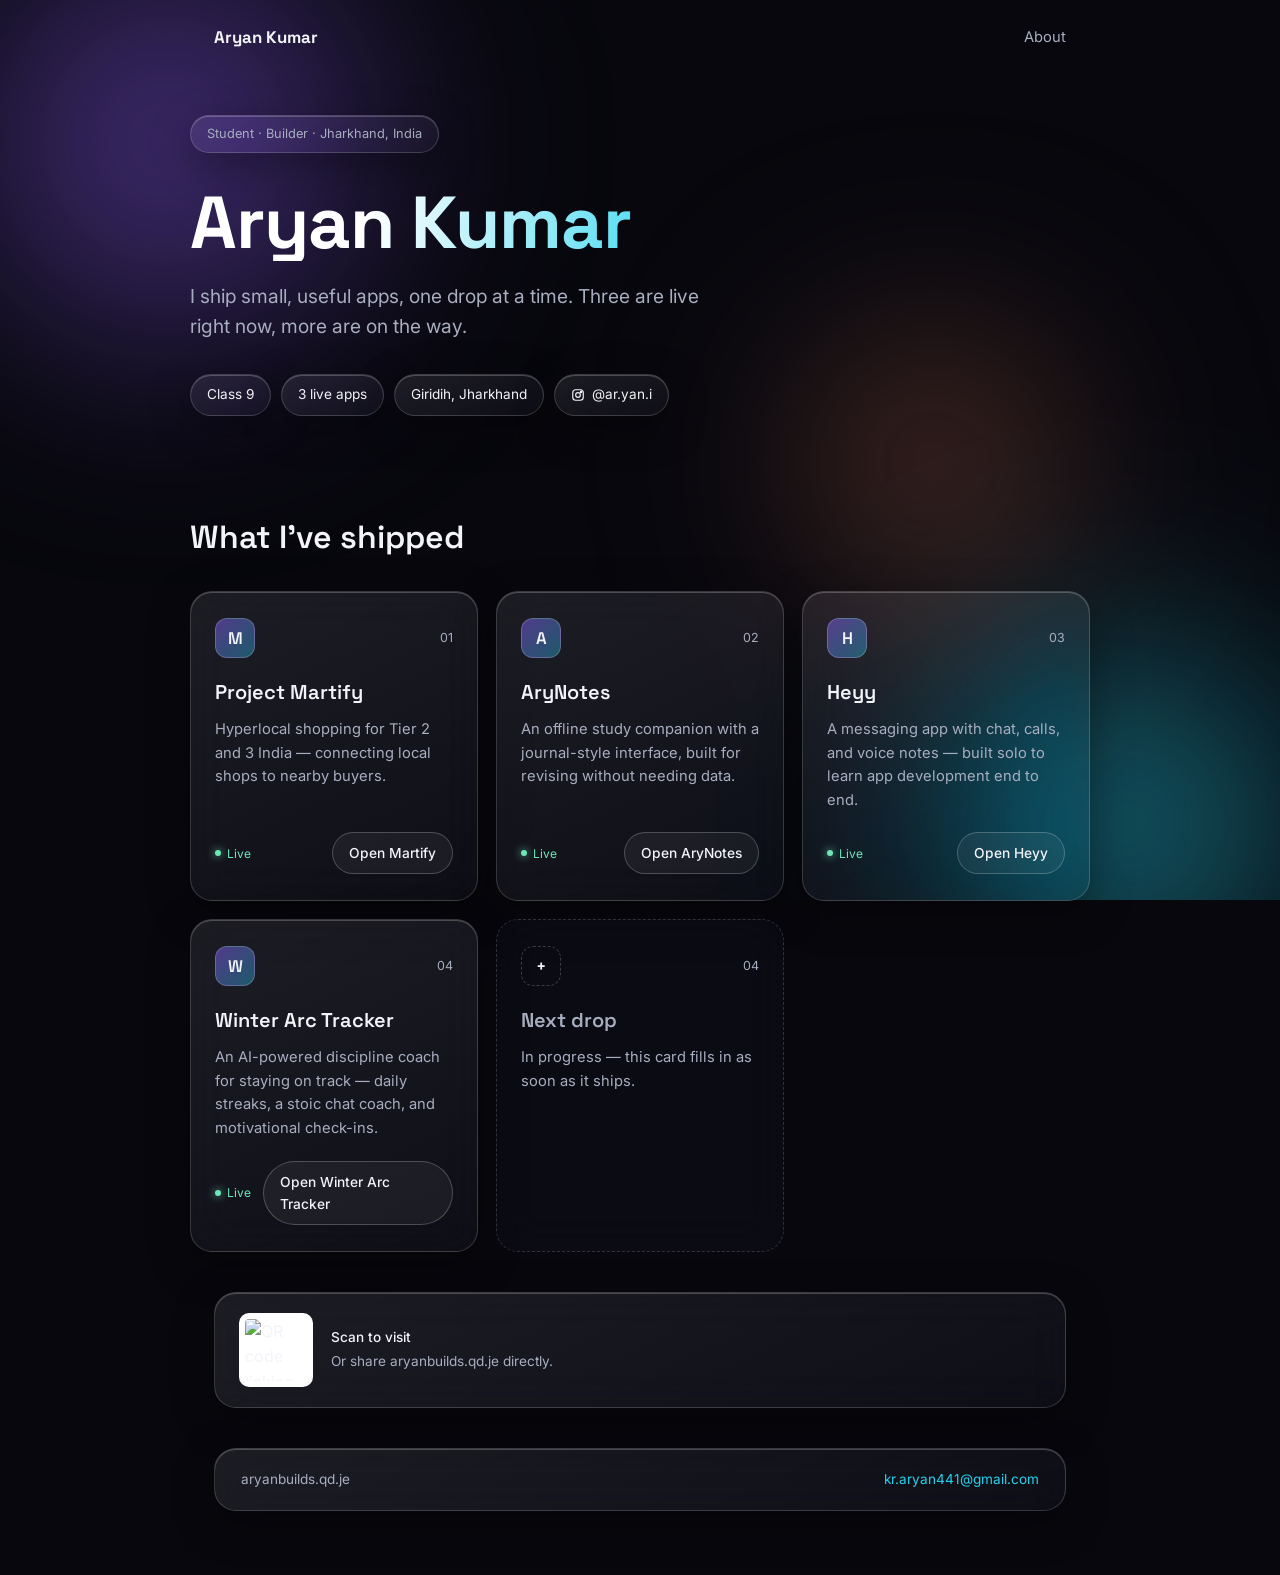
==== commit 8ef3d144: "Add drop: Winter Arc Tracker" ====
--- a/index.html
+++ b/index.html
@@ -1,6 +1,5 @@
 <!doctype html>
-<html lang="en">
-<head>
+<html lang="en"><head>
 <meta charset="UTF-8">
 <meta name="viewport" content="width=device-width, initial-scale=1">
 <title>Aryan Kumar — Builder</title>
@@ -14,8 +13,8 @@
 <meta name="twitter:title" content="Aryan Kumar — Builder">
 <meta name="twitter:description" content="Student and builder from Jharkhand, India. Martify, AryNotes, Heyy and more, shipped one drop at a time.">
 <link rel="preconnect" href="https://fonts.googleapis.com">
-<link rel="preconnect" href="https://fonts.gstatic.com" crossorigin>
-<link href="https://fonts.googleapis.com/css2?family=Space+Grotesk:wght@400;500;600;700&family=Inter:wght@400;500;600&display=swap" rel="stylesheet">
+<link rel="preconnect" href="https://fonts.gstatic.com" crossorigin="">
+<link href="https://fonts.googleapis.com/css2?family=Space+Grotesk:wght@400;500;600;700&amp;family=Inter:wght@400;500;600&amp;display=swap" rel="stylesheet">
 <link rel="stylesheet" href="style.css">
 <script type="application/ld+json">
 {
@@ -108,7 +107,18 @@
         </div>
       </div>
 
-      <div class="card glass placeholder">
+      <div class="card glass" data-slug="winter-arc-tracker">
+        <div class="card-top">
+          <span class="badge">W</span>
+          <span class="index-no">04</span>
+        </div>
+        <h3>Winter Arc Tracker</h3>
+        <p>An AI-powered discipline coach for staying on track — daily streaks, a stoic chat coach, and motivational check-ins.</p>
+        <div class="card-foot">
+          <span class="status">Live</span>
+          <a class="open-btn" href="https://winter-arc-tracker-661845614648.asia-southeast1.run.app/">Open Winter Arc Tracker</a>
+        </div>
+      </div><div class="card glass placeholder">
         <div class="card-top">
           <span class="badge">+</span>
           <span class="index-no">04</span>
@@ -122,7 +132,7 @@
 
   <div class="wrap">
     <div class="reach glass">
-      <img src="https://api.qrserver.com/v1/create-qr-code/?size=200x200&data=https://aryanbuilds.qd.je" alt="QR code linking to aryanbuilds.qd.je" loading="lazy">
+      <img src="https://api.qrserver.com/v1/create-qr-code/?size=200x200&amp;data=https://aryanbuilds.qd.je" alt="QR code linking to aryanbuilds.qd.je" loading="lazy">
       <div>
         <p>Scan to visit</p>
         <p>Or share aryanbuilds.qd.je directly.</p>
@@ -134,5 +144,6 @@
     </footer>
   </div>
 
-</body>
-</html>
+
+
+</body></html>
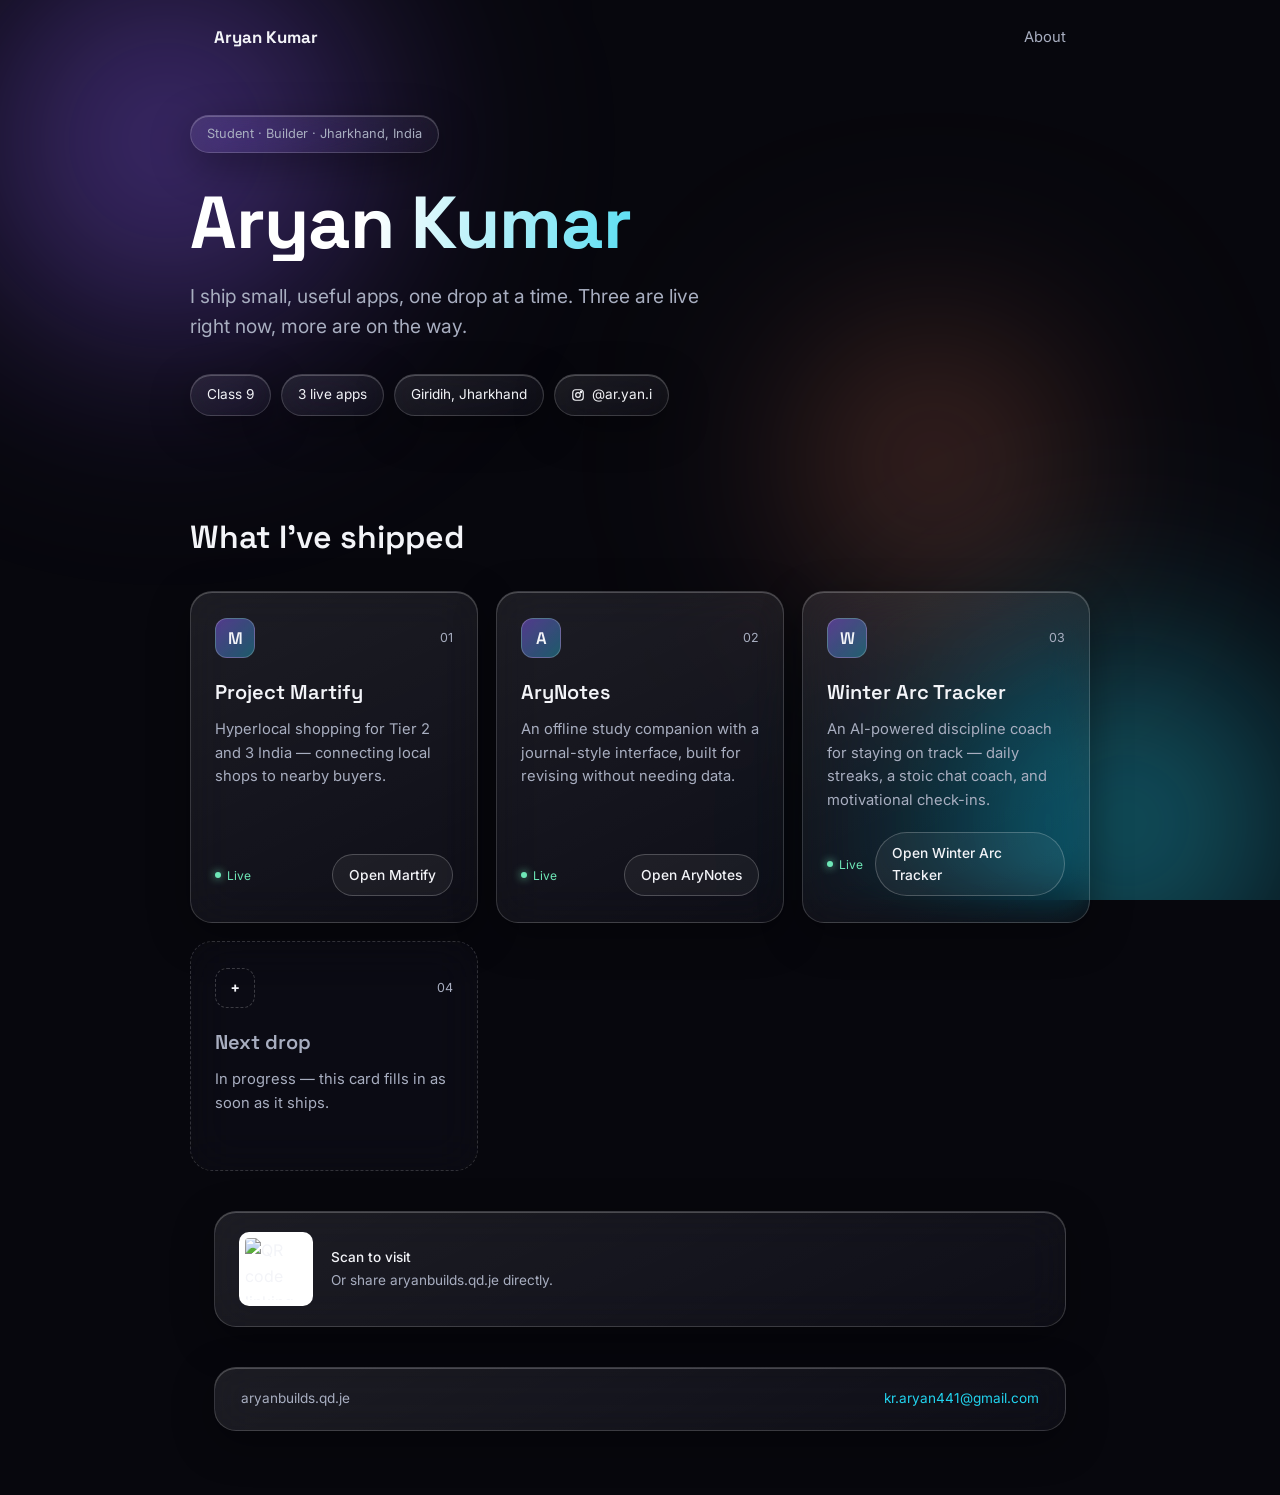
==== commit ed65db47: "Remove drop: Heyy" ====
--- a/index.html
+++ b/index.html
@@ -94,23 +94,12 @@
         </div>
       </div>
 
-      <div class="card glass" data-slug="heyy">
-        <div class="card-top">
-          <span class="badge">H</span>
-          <span class="index-no">03</span>
-        </div>
-        <h3>Heyy</h3>
-        <p>A messaging app with chat, calls, and voice notes — built solo to learn app development end to end.</p>
-        <div class="card-foot">
-          <span class="status">Live</span>
-          <a class="open-btn" href="heyy/">Open Heyy</a>
-        </div>
-      </div>
+      
 
       <div class="card glass" data-slug="winter-arc-tracker">
         <div class="card-top">
           <span class="badge">W</span>
-          <span class="index-no">04</span>
+          <span class="index-no">03</span>
         </div>
         <h3>Winter Arc Tracker</h3>
         <p>An AI-powered discipline coach for staying on track — daily streaks, a stoic chat coach, and motivational check-ins.</p>
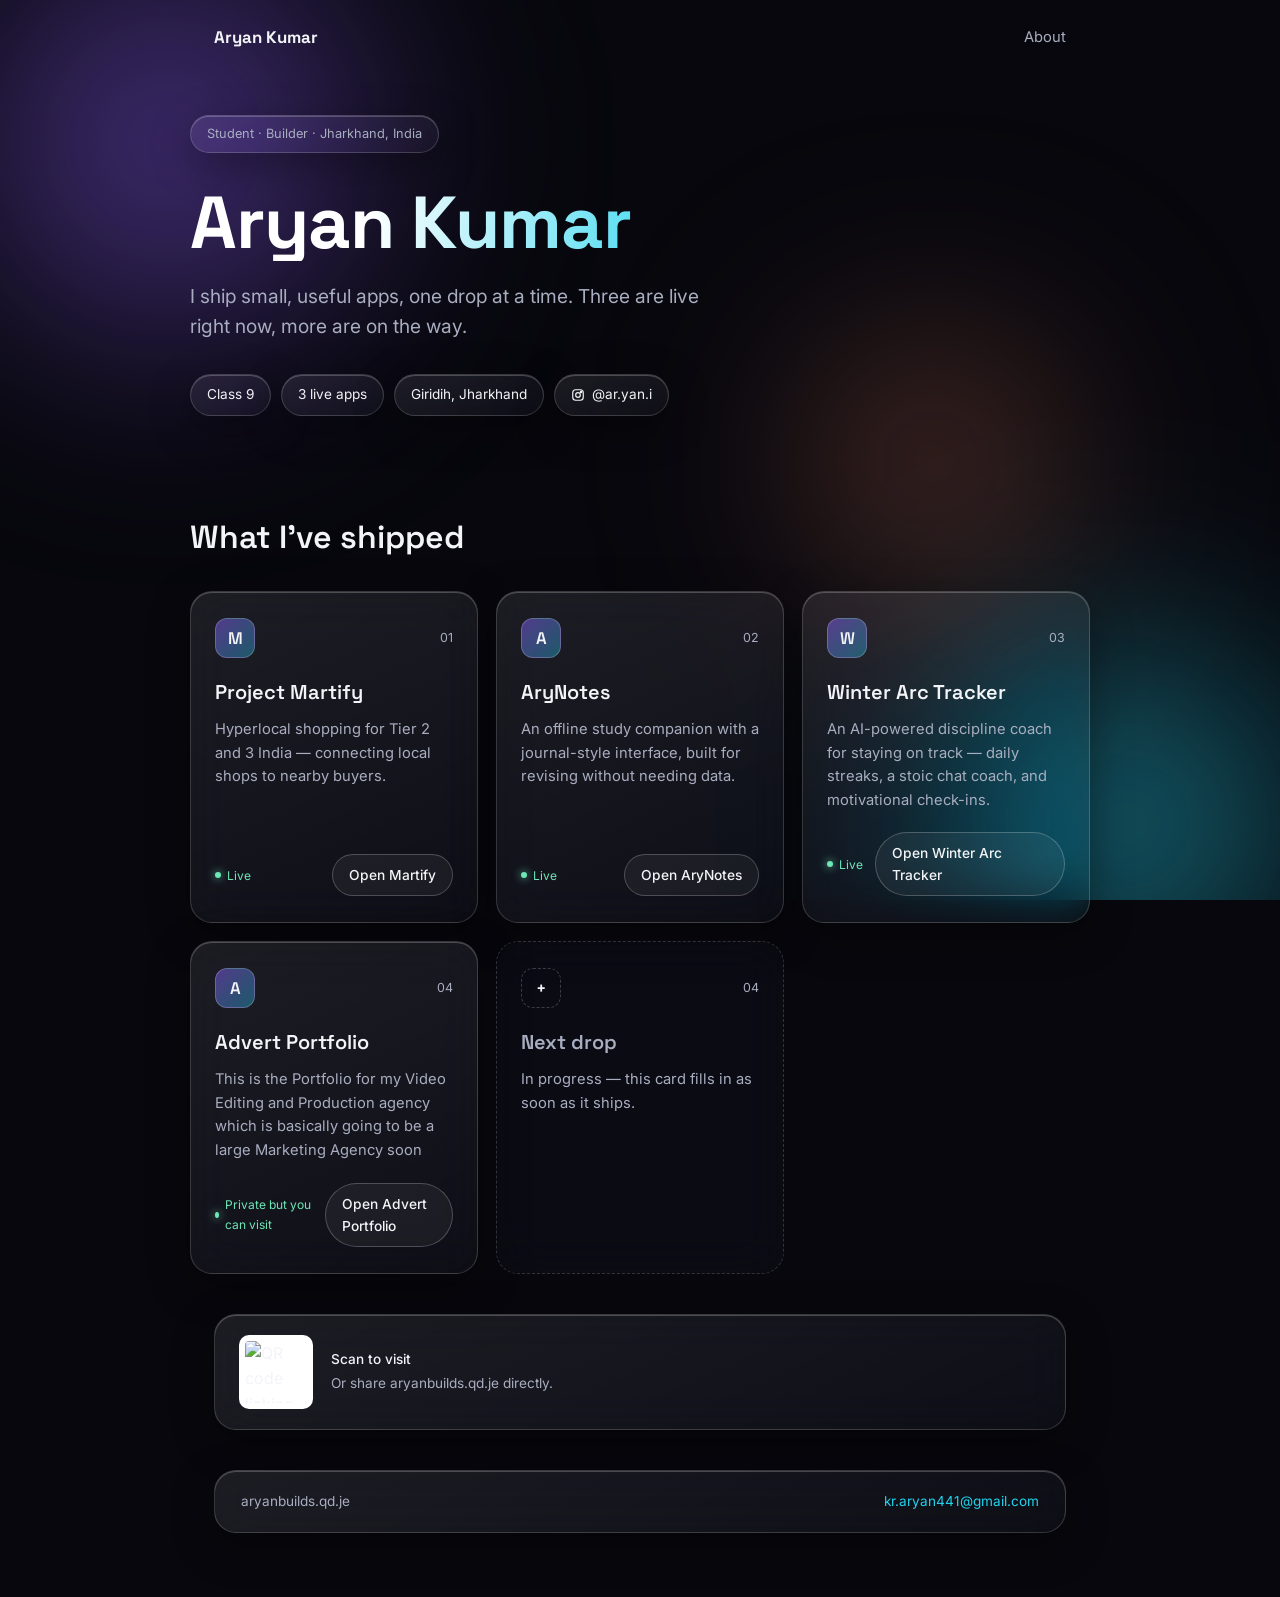
==== commit b9bfa1d3: "Add drop: Advert Portfolio" ====
--- a/index.html
+++ b/index.html
@@ -35,6 +35,7 @@
   }
 }
 </script>
+  <!-- Cloudflare Web Analytics --><script type="module" src="https://static.cloudflareinsights.com/beacon.min.js" data-cf-beacon="{&quot;token&quot;: &quot;b1a881011777489fbb84506577ec5c3b&quot;}"></script><!-- End Cloudflare Web Analytics -->
 </head>
 <body>
 
@@ -107,6 +108,17 @@
           <span class="status">Live</span>
           <a class="open-btn" href="https://winter-arc-tracker-661845614648.asia-southeast1.run.app/">Open Winter Arc Tracker</a>
         </div>
+      </div><div class="card glass" data-slug="advert-portfolio">
+        <div class="card-top">
+          <span class="badge">A</span>
+          <span class="index-no">04</span>
+        </div>
+        <h3>Advert Portfolio</h3>
+        <p>This is the Portfolio for my Video Editing and Production agency which is basically going to be a large Marketing Agency soon</p>
+        <div class="card-foot">
+          <span class="status">Private but you can visit</span>
+          <a class="open-btn" href="http://aryanbuilds.qd.je/advert/#pricing">Open Advert Portfolio</a>
+        </div>
       </div><div class="card glass placeholder">
         <div class="card-top">
           <span class="badge">+</span>
@@ -135,4 +147,5 @@
 
 
 
+
 </body></html>
